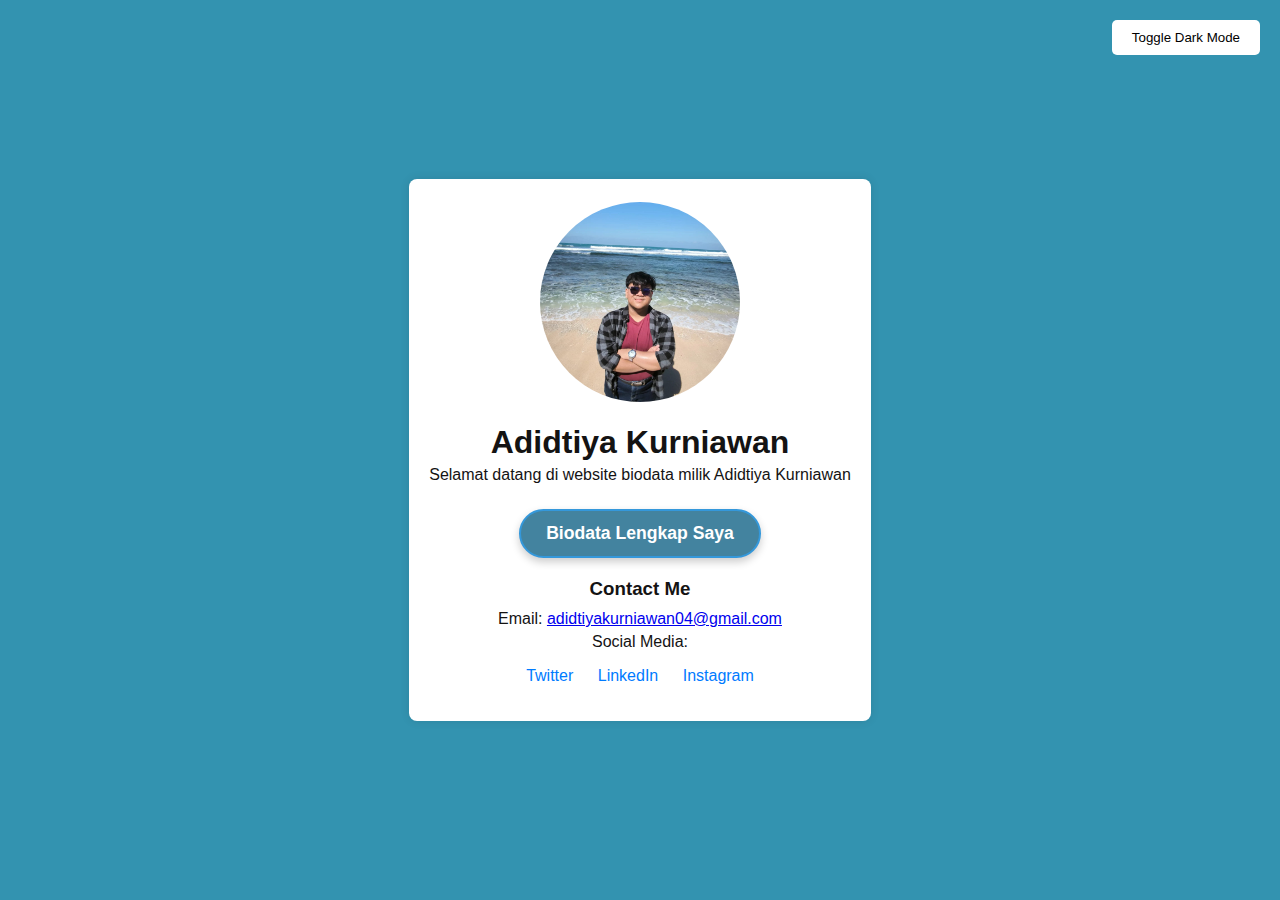
==== index.html @ a716022c "first commit" ====
<!DOCTYPE html>
<html lang="id">
<head>
    <meta charset="UTF-8">
    <meta name="viewport" content="width=device-width, initial-scale=1.0">
    <title>Halaman dengan Dark Mode</title>
    <link rel="stylesheet" href="styles.css">
</head>
<body>
    <div class="container">
        <!-- Tombol untuk mengganti mode -->
        <button id="toggle-mode">Toggle Dark Mode</button>

        <!-- Gambar dan teks -->
        <img src="photo.jpg" alt="Gambar Profil" class="gambar-bulat">
        <h1>Adidtiya Kurniawan</h1>
        <p>Selamat datang di website biodata milik Adidtiya Kurniawan</p>
        <a href="biodata.html" class="btn-biodata">Biodata Lengkap Saya</a>

        <div id="contactMe">
            <h3>Contact Me</h3>
            <p>Email: <a href="mailto:adidtiyakurniawan04@gmail.com">adidtiyakurniawan04@gmail.com</a></p>
            <p>Social Media:</p>
            <ul>
                <li><a href="https://x.com/adidtiya_k" target="_blank">Twitter</a></li>
                <li><a href="https://www.linkedin.com/in/adidtiya-kurniawan-668128326/" target="_blank">LinkedIn</a></li>
                <li><a href="https://www.instagram.com/adidtyakurniawan/" target="_blank">Instagram</a></li>
            </ul>
        </div>
    </div>
    
    <script src="script.js"></script>
</body>
</html>
---- styles.css ----
/* Light Mode */
body {
    background-color: #3393b0;
    color: rgb(20, 19, 19);
    font-family: Arial, sans-serif;
    margin: 0;
    height: 100vh;
    display: flex;
    justify-content: center;
    align-items: center;
}

/* Dark Mode */
body.dark-mode {
    background-color: #1c1c1c;
    color: #080808;
}

/* Kontainer gambar dan teks */
.container {
    text-align: center;
}

/* Mengatur gambar bulat */
.gambar-bulat {
    width: 200px;
    height: 200px;
    border-radius: 50%;
    object-fit: cover;
    border: 3px solid white;
    margin-bottom: 10px;
}

/* Tombol dark mode */
#toggle-mode {
    position: absolute;
    top: 20px;
    right: 20px;
    padding: 10px 20px;
    background-color: #ffffff;
    border: none;
    border-radius: 5px;
    cursor: pointer;
    transition: background-color 0.3s;
}
/* Tombol Biodata */
.btn-biodata {
    display: inline-block;
    margin-top: 20px; 
    padding: 12px 25px; 
    background-color: #43839f; 
    color: #ffffff; 
    text-align: center;
    text-decoration: none; 
    font-weight: bold;
    font-size: 1.1em;
    border-radius: 25px; 
    border: 2px solid #3498db; 
    transition: background-color 0.3s, color 0.3s, border-color 0.3s; 
    box-shadow: 0 4px 8px rgba(0, 0, 0, 0.2); 
}

/* Efek pada tombol */
.btn-biodata:hover {
    background-color: #ffffff; 
    color: #3498db; 
    border-color: #ffffff; 
    text-decoration: none; 
    box-shadow: 0 6px 12px rgba(0, 0, 0, 0.3); 
}

/* Mode Gelap */
body.dark-mode .btn-biodata {
    background-color: #444;
    color: #f1f1f1;
    border-color: #444;
}

body.dark-mode .btn-biodata:hover {
    background-color: #f1f1f1;
    color: #444;
    border-color: #f1f1f1;
}

body.dark-mode #toggle-mode {
    background-color: #444;
    color: #f1f1f1;
}
.container {
    max-width: 600px;
    margin: 0 auto;
    padding: 20px;
    background-color: #fff;
    border-radius: 8px;
    box-shadow: 0 0 10px rgba(0, 0, 0, 0.1);
    text-align: center;
}

#biodataBtn {
    padding: 10px 20px;
    font-size: 16px;
    margin-bottom: 20px;
    cursor: pointer;
    background-color: #007bff;
    color: white;
    border: none;
    border-radius: 5px;
}

#biodataBtn:hover {
    background-color: #0056b3;
}

#contactMe {
    margin-top: 20px;
}

#contactMe h3 {
    margin-bottom: 10px;
}

#contactMe p {
    margin: 5px 0;
}

#contactMe ul {
    list-style-type: none;
    padding: 0;
}

#contactMe ul li {
    display: inline;
    margin: 0 10px;
}

#contactMe ul li a {
    text-decoration: none;
    color: #007bff;
}

#contactMe ul li a:hover {
    text-decoration: underline;
}

/* Mengatur elemen H1 dan P */
h1, p {
    margin: 5px 0;
}
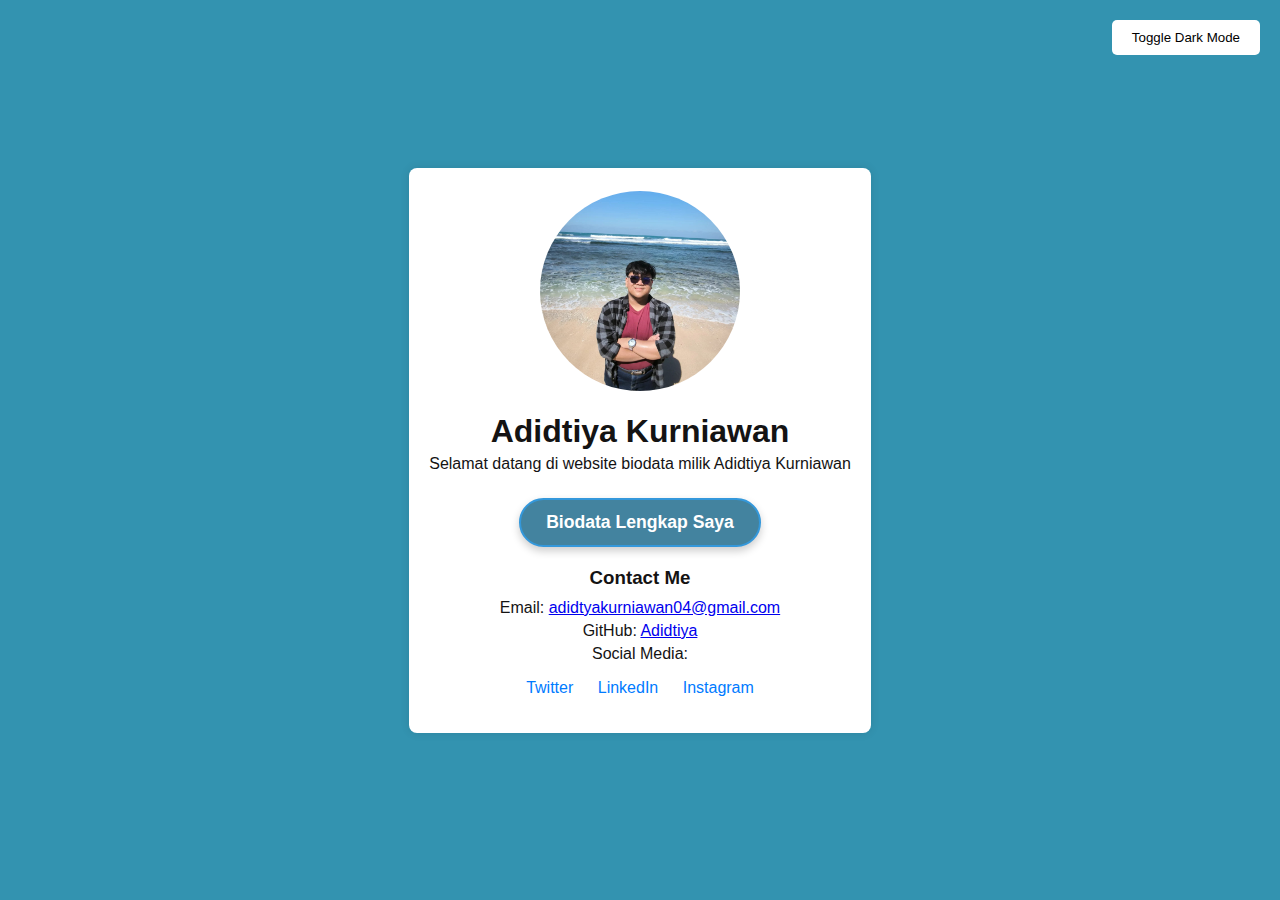
==== commit 33d1f044: "update" ====
--- a/index.html
+++ b/index.html
@@ -19,7 +19,8 @@
 
         <div id="contactMe">
             <h3>Contact Me</h3>
-            <p>Email: <a href="mailto:adidtiyakurniawan04@gmail.com">adidtiyakurniawan04@gmail.com</a></p>
+            <p>Email: <a href="mailto:adidtyakurniawan04@gmail.com">adidtyakurniawan04@gmail.com</a></p>
+            <p>GitHub: <a href="https://github.com/adidtiya" target="_blank">Adidtiya</a></p>
             <p>Social Media:</p>
             <ul>
                 <li><a href="https://x.com/adidtiya_k" target="_blank">Twitter</a></li>
--- a/styles.css
+++ b/styles.css
@@ -71,7 +71,7 @@
 
 /* Mode Gelap */
 body.dark-mode .btn-biodata {
-    background-color: #444;
+    background-color: #000000;
     color: #f1f1f1;
     border-color: #444;
 }
@@ -90,7 +90,7 @@
     max-width: 600px;
     margin: 0 auto;
     padding: 20px;
-    background-color: #fff;
+    background-color: #ffffff;
     border-radius: 8px;
     box-shadow: 0 0 10px rgba(0, 0, 0, 0.1);
     text-align: center;
